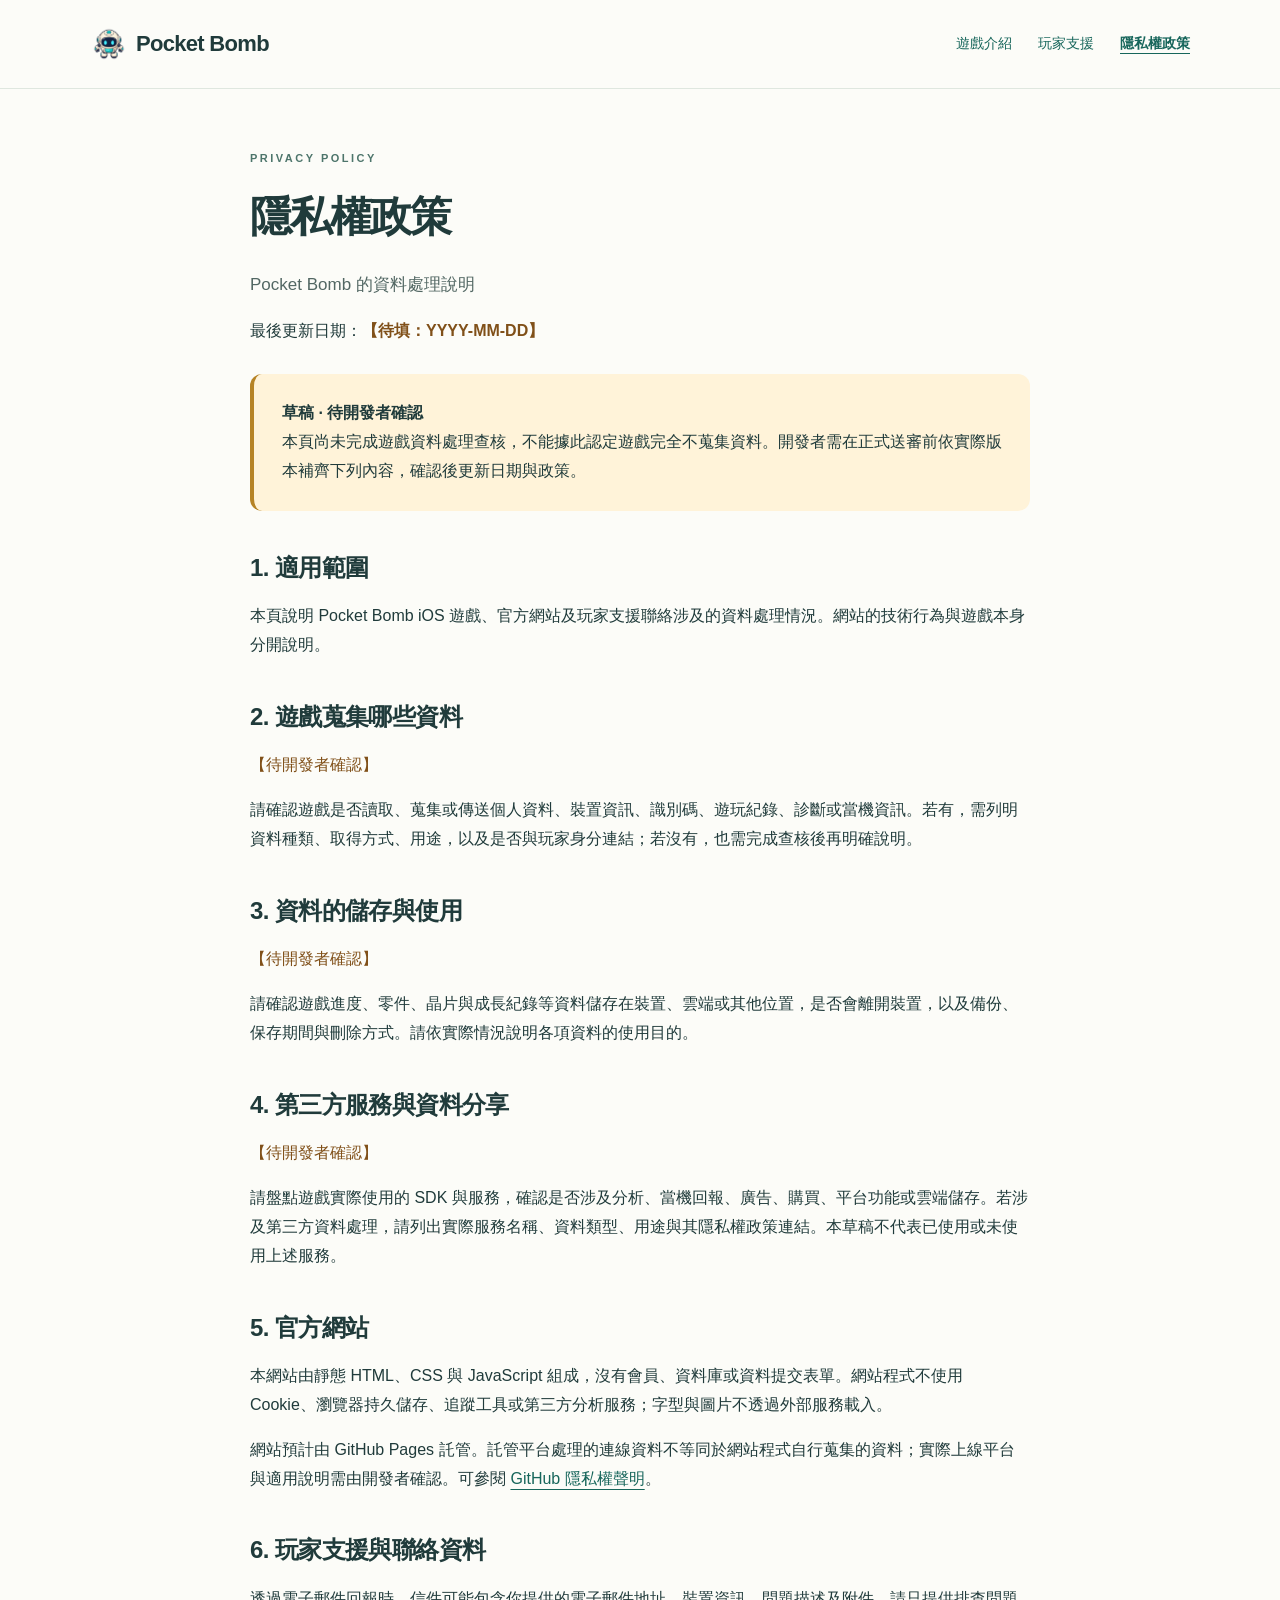
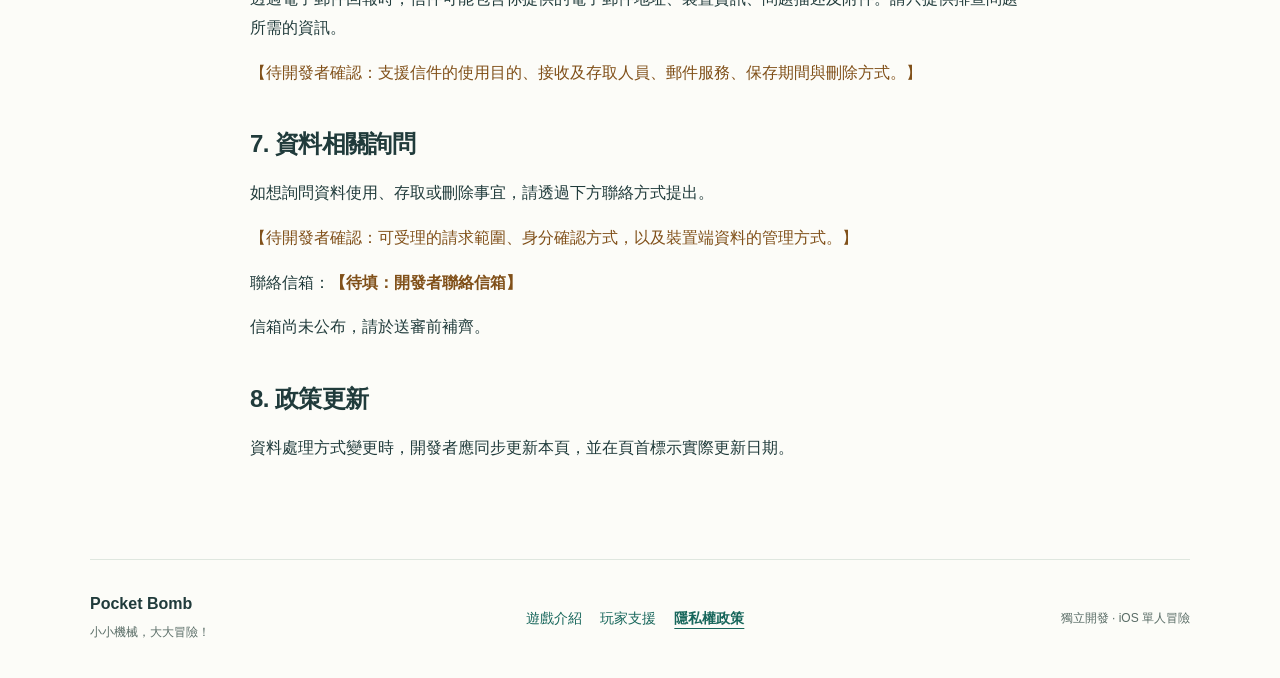
==== privacy.html @ 3d512acb "Add files via upload" ====
<!doctype html>
<html lang="zh-Hant"><head><meta charset="utf-8"><meta name="viewport" content="width=device-width, initial-scale=1"><title>隱私權政策｜Pocket Bomb</title><meta name="description" content="Pocket Bomb 隱私權政策：遊戲資料蒐集、儲存、使用與聯絡方式；尚未確認項目清楚標示。"><meta name="theme-color" content="#eef8f4"><meta property="og:title" content="隱私權政策｜Pocket Bomb"><meta property="og:description" content="Pocket Bomb 隱私權政策：遊戲資料蒐集、儲存、使用與聯絡方式；尚未確認項目清楚標示。"><meta property="og:type" content="website"><meta property="og:locale" content="zh_TW"><link rel="icon" href="assets/images/robot.png"><link rel="stylesheet" href="assets/style.css"><script src="assets/site.js" defer></script></head>
<body><a class="skip" href="#main">跳至主要內容</a><header class="header"><div class="wrap header-inner"><a class="brand" href="index.html"><img src="assets/images/robot.png" alt="" width="38" height="38">Pocket Bomb</a><nav aria-label="主要導覽"><a href="index.html">遊戲介紹</a><a href="support.html">玩家支援</a><a href="privacy.html" aria-current="page">隱私權政策</a></nav></div></header><main id="main"><article class="wrap document"><p class="eyebrow">PRIVACY POLICY</p><h1>隱私權政策</h1><p class="lead">Pocket Bomb 的資料處理說明</p><p>最後更新日期：<strong class="pending">【待填：YYYY-MM-DD】</strong></p><aside class="notice"><strong>草稿 · 待開發者確認</strong><p>本頁尚未完成遊戲資料處理查核，不能據此認定遊戲完全不蒐集資料。開發者需在正式送審前依實際版本補齊下列內容，確認後更新日期與政策。</p></aside><section><h2>1. 適用範圍</h2><p>本頁說明 Pocket Bomb iOS 遊戲、官方網站及玩家支援聯絡涉及的資料處理情況。網站的技術行為與遊戲本身分開說明。</p></section><section><h2>2. 遊戲蒐集哪些資料</h2><p class="pending">【待開發者確認】</p><p>請確認遊戲是否讀取、蒐集或傳送個人資料、裝置資訊、識別碼、遊玩紀錄、診斷或當機資訊。若有，需列明資料種類、取得方式、用途，以及是否與玩家身分連結；若沒有，也需完成查核後再明確說明。</p></section><section><h2>3. 資料的儲存與使用</h2><p class="pending">【待開發者確認】</p><p>請確認遊戲進度、零件、晶片與成長紀錄等資料儲存在裝置、雲端或其他位置，是否會離開裝置，以及備份、保存期間與刪除方式。請依實際情況說明各項資料的使用目的。</p></section><section><h2>4. 第三方服務與資料分享</h2><p class="pending">【待開發者確認】</p><p>請盤點遊戲實際使用的 SDK 與服務，確認是否涉及分析、當機回報、廣告、購買、平台功能或雲端儲存。若涉及第三方資料處理，請列出實際服務名稱、資料類型、用途與其隱私權政策連結。本草稿不代表已使用或未使用上述服務。</p></section><section><h2>5. 官方網站</h2><p>本網站由靜態 HTML、CSS 與 JavaScript 組成，沒有會員、資料庫或資料提交表單。網站程式不使用 Cookie、瀏覽器持久儲存、追蹤工具或第三方分析服務；字型與圖片不透過外部服務載入。</p><p>網站預計由 GitHub Pages 託管。託管平台處理的連線資料不等同於網站程式自行蒐集的資料；實際上線平台與適用說明需由開發者確認。可參閱 <a href="https://docs.github.com/en/site-policy/privacy-policies/github-general-privacy-statement">GitHub 隱私權聲明</a>。</p></section><section><h2>6. 玩家支援與聯絡資料</h2><p>透過電子郵件回報時，信件可能包含你提供的電子郵件地址、裝置資訊、問題描述及附件。請只提供排查問題所需的資訊。</p><p class="pending">【待開發者確認：支援信件的使用目的、接收及存取人員、郵件服務、保存期間與刪除方式。】</p></section><section><h2>7. 資料相關詢問</h2><p>如想詢問資料使用、存取或刪除事宜，請透過下方聯絡方式提出。</p><p class="pending">【待開發者確認：可受理的請求範圍、身分確認方式，以及裝置端資料的管理方式。】</p><p>聯絡信箱：<strong class="pending">【待填：開發者聯絡信箱】</strong></p><p>信箱尚未公布，請於送審前補齊。</p></section><section><h2>8. 政策更新</h2><p>資料處理方式變更時，開發者應同步更新本頁，並在頁首標示實際更新日期。</p></section></article></main><footer class="wrap footer"><div><strong>Pocket Bomb</strong><p>小小機械，大大冒險！</p></div><nav aria-label="頁尾導覽"><a href="index.html">遊戲介紹</a><a href="support.html">玩家支援</a><a href="privacy.html" aria-current="page">隱私權政策</a></nav><small>獨立開發 · iOS 單人冒險</small></footer></body></html>
---- assets/style.css ----
*{box-sizing:border-box}html{color-scheme:light}body{margin:0;background:#fcfcf8;color:#203b3b;font:16px/1.8 -apple-system,BlinkMacSystemFont,"Segoe UI","PingFang TC","Noto Sans TC",sans-serif}a{color:#17665b;text-underline-offset:5px}a:hover{color:#0a453d}a:focus-visible,summary:focus-visible{outline:3px solid #b56a23;outline-offset:5px}.wrap{width:min(1100px,calc(100% - 48px));margin-inline:auto}.header{border-bottom:1px solid #dfe7df;background:#fcfcf8}.header-inner{display:flex;justify-content:space-between;align-items:center;min-height:88px;gap:20px}.brand{display:flex;align-items:center;gap:8px;font-size:22px;font-weight:850;letter-spacing:-.7px;text-decoration:none;color:#203b3b}.brand img{object-fit:contain}.brand-dot{font-size:10px;align-self:flex-start;margin-top:21px}nav{display:flex;gap:26px;flex-wrap:wrap}nav a{font-size:14px;text-decoration:none;padding:8px 0}nav a[aria-current]{font-weight:700;text-decoration:underline}.skip{position:absolute;top:-100px;background:white;padding:12px;z-index:5}.skip:focus{top:0}.hero{display:grid;grid-template-columns:1.15fr 1fr;align-items:center;gap:50px;padding-block:68px 74px}.eyebrow{font-size:11px;font-weight:800;letter-spacing:2.5px;color:#4d756b;margin:0 0 22px}h1,h2,h3,p{overflow-wrap:anywhere}h1{font-size:clamp(38px,5vw,60px);line-height:1.25;letter-spacing:-2px;margin:0 0 25px}h1 span{color:#25806f}h2{font-size:28px;line-height:1.4;letter-spacing:-.6px;margin:0 0 18px}h3{font-size:19px;margin:8px 0}p{margin:0 0 16px}.intro{font-size:22px;font-weight:650}.lead{color:#526763;font-size:17px;line-height:1.95}.actions{display:flex;align-items:center;gap:24px;flex-wrap:wrap;margin-top:30px}.button{display:inline-block;border-radius:9px;background:#234d44;color:white;text-decoration:none;padding:13px 20px;font-size:14px;font-weight:650}.button:hover{background:#173c34;color:white}.unavailable{background:#e2e9e2;color:#4b6057}.text-link{font-size:14px;font-weight:650}.fine{font-size:13px;color:#596c66;margin-top:12px}.hero-art{position:relative;margin:0;background:#e7f3ed;border-radius:48% 48% 24px 24px;text-align:center;padding:32px 15px 24px}.hero-art img{display:block;width:100%;height:auto;filter:drop-shadow(0 20px 10px #203b3b18)}.art-label{font-size:9px;letter-spacing:2px;color:#476b60}.hero-art figcaption{font-size:13px;color:#476b60}.features-section{background:#f0f4ec;padding:54px 0}.features{display:grid;grid-template-columns:repeat(3,1fr);gap:32px 45px;margin-top:32px}.features article{border-top:1px solid #cbd9cd;padding-top:16px}.number{color:#477368;font:12px monospace}.features p{font-size:15px;color:#526763;margin:0}.section{padding-block:62px}.section-heading{display:flex;justify-content:space-between;align-items:end;gap:20px}.section-heading p:not(.eyebrow){font-size:14px;color:#596c66}.screens{display:grid;grid-template-columns:repeat(3,1fr);gap:22px;margin-top:22px}.screen{margin:0}.screen>div{aspect-ratio:4/3;border:1px dashed #acbfb4;border-radius:14px;background:#f1f4ef;display:flex;flex-direction:column;justify-content:center;align-items:center;color:#64796e}.screen span{font-size:25px;font-weight:300}.screen p{font-size:13px;margin:4px}.screen figcaption{font-size:14px;padding-top:12px}.support-banner{display:flex;align-items:center;justify-content:space-between;gap:24px;background:#e5f0e8;padding:30px 34px;border-radius:16px;margin-bottom:60px}.support-banner h2{font-size:23px;margin-bottom:8px}.support-banner p{margin:0;font-size:14px}.footer{border-top:1px solid #dfe7df;padding-block:30px;display:flex;justify-content:space-between;align-items:center;gap:24px}.footer p,.footer small{font-size:12px;color:#596c66;margin:4px 0}.footer nav{gap:18px}.document{max-width:780px;padding-block:60px 80px}.document h1{font-size:42px}.document h2{font-size:24px}.document section{margin-top:40px}.contact,.notice{padding:25px 28px;background:#edf4ed;border-radius:12px}.notice{background:#fff3d9;border-left:4px solid #b68325;margin-top:28px}.notice p:last-child,.contact p:last-child{margin-bottom:0}.pending{color:#805019}li{padding:4px 0}details{border-bottom:1px solid #d7e1d7;padding:18px 0}summary{cursor:pointer;font-weight:650;padding-right:10px}details p{margin:14px 0 0;color:#526763}@media(max-width:760px){.wrap{width:calc(100% - 36px)}.header-inner{flex-direction:column;gap:4px;padding-block:15px}.brand-dot{margin-top:10px}nav{gap:23px}.hero{grid-template-columns:1fr;gap:32px;padding-block:40px}.hero-art{max-width:380px;width:100%;justify-self:center}.hero h1{font-size:43px}.features{grid-template-columns:repeat(2,1fr);gap:28px 22px}.section-heading,.support-banner,.footer{align-items:flex-start;flex-direction:column}.screens{gap:12px}.screen p{font-size:11px;text-align:center}.screen figcaption{font-size:12px}.section{padding-block:40px}.document{padding-block:40px 55px}.document h1{font-size:36px}.contact,.notice{padding:20px}.footer{gap:16px}.support-banner{padding:24px}.eyebrow{letter-spacing:1.8px}}@media(max-width:380px){.features{grid-template-columns:1fr}.screens{grid-template-columns:1fr}.screen>div{aspect-ratio:16/9}nav{gap:18px}}
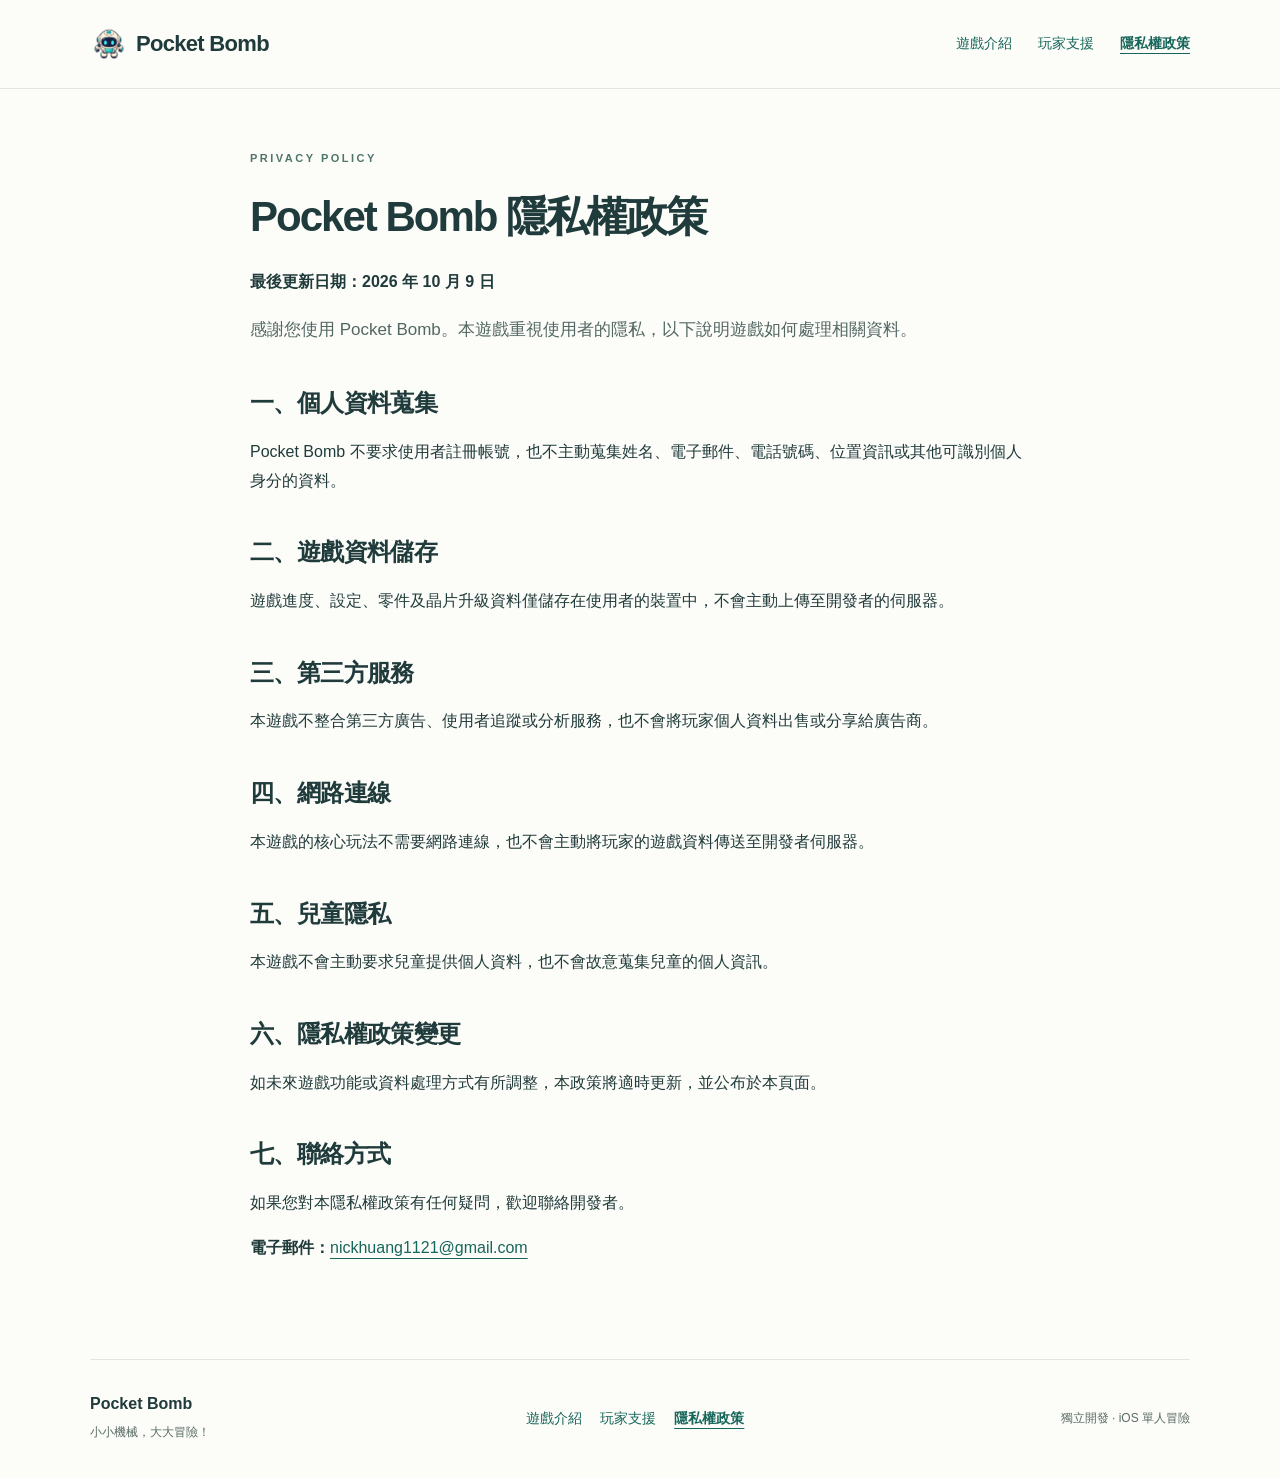
==== commit b51ba665: "Add files via upload" ====
--- a/privacy.html
+++ b/privacy.html
@@ -1,3 +1,3 @@
 <!doctype html>
-<html lang="zh-Hant"><head><meta charset="utf-8"><meta name="viewport" content="width=device-width, initial-scale=1"><title>隱私權政策｜Pocket Bomb</title><meta name="description" content="Pocket Bomb 隱私權政策：遊戲資料蒐集、儲存、使用與聯絡方式；尚未確認項目清楚標示。"><meta name="theme-color" content="#eef8f4"><meta property="og:title" content="隱私權政策｜Pocket Bomb"><meta property="og:description" content="Pocket Bomb 隱私權政策：遊戲資料蒐集、儲存、使用與聯絡方式；尚未確認項目清楚標示。"><meta property="og:type" content="website"><meta property="og:locale" content="zh_TW"><link rel="icon" href="assets/images/robot.png"><link rel="stylesheet" href="assets/style.css"><script src="assets/site.js" defer></script></head>
-<body><a class="skip" href="#main">跳至主要內容</a><header class="header"><div class="wrap header-inner"><a class="brand" href="index.html"><img src="assets/images/robot.png" alt="" width="38" height="38">Pocket Bomb</a><nav aria-label="主要導覽"><a href="index.html">遊戲介紹</a><a href="support.html">玩家支援</a><a href="privacy.html" aria-current="page">隱私權政策</a></nav></div></header><main id="main"><article class="wrap document"><p class="eyebrow">PRIVACY POLICY</p><h1>隱私權政策</h1><p class="lead">Pocket Bomb 的資料處理說明</p><p>最後更新日期：<strong class="pending">【待填：YYYY-MM-DD】</strong></p><aside class="notice"><strong>草稿 · 待開發者確認</strong><p>本頁尚未完成遊戲資料處理查核，不能據此認定遊戲完全不蒐集資料。開發者需在正式送審前依實際版本補齊下列內容，確認後更新日期與政策。</p></aside><section><h2>1. 適用範圍</h2><p>本頁說明 Pocket Bomb iOS 遊戲、官方網站及玩家支援聯絡涉及的資料處理情況。網站的技術行為與遊戲本身分開說明。</p></section><section><h2>2. 遊戲蒐集哪些資料</h2><p class="pending">【待開發者確認】</p><p>請確認遊戲是否讀取、蒐集或傳送個人資料、裝置資訊、識別碼、遊玩紀錄、診斷或當機資訊。若有，需列明資料種類、取得方式、用途，以及是否與玩家身分連結；若沒有，也需完成查核後再明確說明。</p></section><section><h2>3. 資料的儲存與使用</h2><p class="pending">【待開發者確認】</p><p>請確認遊戲進度、零件、晶片與成長紀錄等資料儲存在裝置、雲端或其他位置，是否會離開裝置，以及備份、保存期間與刪除方式。請依實際情況說明各項資料的使用目的。</p></section><section><h2>4. 第三方服務與資料分享</h2><p class="pending">【待開發者確認】</p><p>請盤點遊戲實際使用的 SDK 與服務，確認是否涉及分析、當機回報、廣告、購買、平台功能或雲端儲存。若涉及第三方資料處理，請列出實際服務名稱、資料類型、用途與其隱私權政策連結。本草稿不代表已使用或未使用上述服務。</p></section><section><h2>5. 官方網站</h2><p>本網站由靜態 HTML、CSS 與 JavaScript 組成，沒有會員、資料庫或資料提交表單。網站程式不使用 Cookie、瀏覽器持久儲存、追蹤工具或第三方分析服務；字型與圖片不透過外部服務載入。</p><p>網站預計由 GitHub Pages 託管。託管平台處理的連線資料不等同於網站程式自行蒐集的資料；實際上線平台與適用說明需由開發者確認。可參閱 <a href="https://docs.github.com/en/site-policy/privacy-policies/github-general-privacy-statement">GitHub 隱私權聲明</a>。</p></section><section><h2>6. 玩家支援與聯絡資料</h2><p>透過電子郵件回報時，信件可能包含你提供的電子郵件地址、裝置資訊、問題描述及附件。請只提供排查問題所需的資訊。</p><p class="pending">【待開發者確認：支援信件的使用目的、接收及存取人員、郵件服務、保存期間與刪除方式。】</p></section><section><h2>7. 資料相關詢問</h2><p>如想詢問資料使用、存取或刪除事宜，請透過下方聯絡方式提出。</p><p class="pending">【待開發者確認：可受理的請求範圍、身分確認方式，以及裝置端資料的管理方式。】</p><p>聯絡信箱：<strong class="pending">【待填：開發者聯絡信箱】</strong></p><p>信箱尚未公布，請於送審前補齊。</p></section><section><h2>8. 政策更新</h2><p>資料處理方式變更時，開發者應同步更新本頁，並在頁首標示實際更新日期。</p></section></article></main><footer class="wrap footer"><div><strong>Pocket Bomb</strong><p>小小機械，大大冒險！</p></div><nav aria-label="頁尾導覽"><a href="index.html">遊戲介紹</a><a href="support.html">玩家支援</a><a href="privacy.html" aria-current="page">隱私權政策</a></nav><small>獨立開發 · iOS 單人冒險</small></footer></body></html>+<html lang="zh-Hant"><head><meta charset="utf-8"><meta name="viewport" content="width=device-width, initial-scale=1"><title>隱私權政策｜Pocket Bomb</title><meta name="description" content="Pocket Bomb 隱私權政策：了解個人資料、裝置內遊戲資料儲存、第三方服務、網路連線與聯絡方式。"><meta name="theme-color" content="#eef8f4"><meta property="og:title" content="隱私權政策｜Pocket Bomb"><meta property="og:description" content="Pocket Bomb 隱私權政策：了解個人資料、裝置內遊戲資料儲存、第三方服務、網路連線與聯絡方式。"><meta property="og:type" content="website"><meta property="og:locale" content="zh_TW"><link rel="icon" href="assets/images/robot.png"><link rel="stylesheet" href="assets/style.css"><script src="assets/site.js" defer></script></head>
+<body><a class="skip" href="#main">跳至主要內容</a><header class="header"><div class="wrap header-inner"><a class="brand" href="index.html"><img src="assets/images/robot.png" alt="" width="38" height="38">Pocket Bomb</a><nav aria-label="主要導覽"><a href="index.html">遊戲介紹</a><a href="support.html">玩家支援</a><a href="privacy.html" aria-current="page">隱私權政策</a></nav></div></header><main id="main"><article class="wrap document"><p class="eyebrow">PRIVACY POLICY</p><h1>Pocket Bomb 隱私權政策</h1><p><strong>最後更新日期：<time datetime="2026-10-09">2026 年 10 月 9 日</time></strong></p><p class="lead">感謝您使用 Pocket Bomb。本遊戲重視使用者的隱私，以下說明遊戲如何處理相關資料。</p><section><h2>一、個人資料蒐集</h2><p>Pocket Bomb 不要求使用者註冊帳號，也不主動蒐集姓名、電子郵件、電話號碼、位置資訊或其他可識別個人身分的資料。</p></section><section><h2>二、遊戲資料儲存</h2><p>遊戲進度、設定、零件及晶片升級資料僅儲存在使用者的裝置中，不會主動上傳至開發者的伺服器。</p></section><section><h2>三、第三方服務</h2><p>本遊戲不整合第三方廣告、使用者追蹤或分析服務，也不會將玩家個人資料出售或分享給廣告商。</p></section><section><h2>四、網路連線</h2><p>本遊戲的核心玩法不需要網路連線，也不會主動將玩家的遊戲資料傳送至開發者伺服器。</p></section><section><h2>五、兒童隱私</h2><p>本遊戲不會主動要求兒童提供個人資料，也不會故意蒐集兒童的個人資訊。</p></section><section><h2>六、隱私權政策變更</h2><p>如未來遊戲功能或資料處理方式有所調整，本政策將適時更新，並公布於本頁面。</p></section><section><h2>七、聯絡方式</h2><p>如果您對本隱私權政策有任何疑問，歡迎聯絡開發者。</p><p><strong>電子郵件：</strong><a href="mailto:nickhuang1121@gmail.com">nickhuang1121@gmail.com</a></p></section></article></main><footer class="wrap footer"><div><strong>Pocket Bomb</strong><p>小小機械，大大冒險！</p></div><nav aria-label="頁尾導覽"><a href="index.html">遊戲介紹</a><a href="support.html">玩家支援</a><a href="privacy.html" aria-current="page">隱私權政策</a></nav><small>獨立開發 · iOS 單人冒險</small></footer></body></html>
